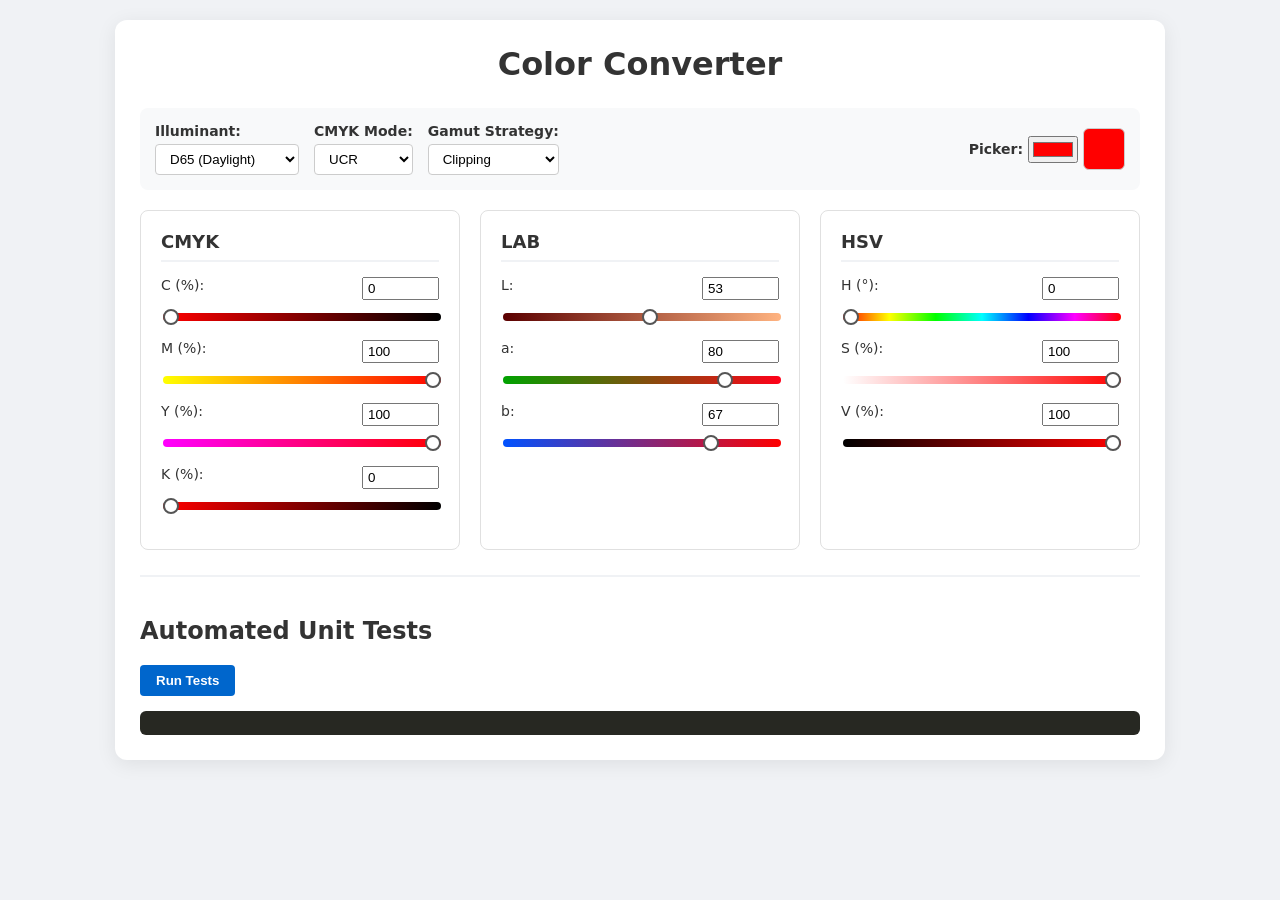
==== color-converter/index.html @ 71bcae59 "Initial commit: Lab 1 Color Converter" ====
<!DOCTYPE html>
<html lang="ru">
<head>
  <meta charset="UTF-8">
  <title>Color Converter - MVC</title>
  <link rel="stylesheet" href="style.css">
</head>
<body>
  <div class="container">
    <h1>Color Converter</h1>

    <div class="top-panel">
      <div class="control-card">
        <label for="illuminant">Illuminant:</label>
        <select id="illuminant">
          <option value="D65" selected>D65 (Daylight)</option>
          <option value="D50">D50 (Print)</option>
          <option value="E">E (Equal Energy)</option>
        </select>
      </div>

      <div class="control-card">
        <label for="cmykMode">CMYK Mode:</label>
        <select id="cmykMode">
          <option value="UCR" selected>UCR</option>
          <option value="GCR">GCR</option>
        </select>
      </div>

      <div class="control-card">
        <label for="gamutStrategy">Gamut Strategy:</label>
        <select id="gamutStrategy">
          <option value="clipping" selected>Clipping</option>
          <option value="scaling">Scaling</option>
        </select>
      </div>

      <div class="control-card picker-box">
        <label for="nativePicker">Picker:</label>
        <input type="color" id="nativePicker" value="#ff0000">
        <div id="colorPreview" class="preview"></div>
      </div>
    </div>

    <div id="warning" class="warning hidden">
      Gamut Warning: Color out of range (adjusted).
    </div>

    <div class="grid">
      <div class="card">
        <h2>CMYK</h2>
        <div class="row">
          <label>C (%): <input type="number" id="inputC" min="0" max="100"></label>
          <input type="range" id="rangeC" min="0" max="100">
        </div>
        <div class="row">
          <label>M (%): <input type="number" id="inputM" min="0" max="100"></label>
          <input type="range" id="rangeM" min="0" max="100">
        </div>
        <div class="row">
          <label>Y (%): <input type="number" id="inputY" min="0" max="100"></label>
          <input type="range" id="rangeY" min="0" max="100">
        </div>
        <div class="row">
          <label>K (%): <input type="number" id="inputK" min="0" max="100"></label>
          <input type="range" id="rangeK" min="0" max="100">
        </div>
      </div>

      <div class="card">
        <h2>LAB</h2>
        <div class="row">
          <label>L: <input type="number" id="inputL" min="0" max="100"></label>
          <input type="range" id="rangeL" min="0" max="100">
        </div>
        <div class="row">
          <label>a: <input type="number" id="inputA" min="-128" max="127"></label>
          <input type="range" id="rangeA" min="-128" max="127">
        </div>
        <div class="row">
          <label>b: <input type="number" id="inputB" min="-128" max="127"></label>
          <input type="range" id="rangeB" min="-128" max="127">
        </div>
      </div>

      <div class="card">
        <h2>HSV</h2>
        <div class="row">
          <label>H (°): <input type="number" id="inputH" min="0" max="360"></label>
          <input type="range" id="rangeH" min="0" max="360">
        </div>
        <div class="row">
          <label>S (%): <input type="number" id="inputS" min="0" max="100"></label>
          <input type="range" id="rangeS" min="0" max="100">
        </div>
        <div class="row">
          <label>V (%): <input type="number" id="inputV" min="0" max="100"></label>
          <input type="range" id="rangeV" min="0" max="100">
        </div>
      </div>
    </div>

    <div class="tests-card">
      <h2>Automated Unit Tests</h2>
      <button id="runTestsBtn">Run Tests</button>
      <div id="testResults" class="test-results"></div>
    </div>
  </div>

  <script src="script.js"></script>
</body>
</html>
---- color-converter/style.css ----
body {
  font-family: system-ui, -apple-system, sans-serif;
  background-color: #f0f2f5;
  margin: 0;
  padding: 20px;
  color: #333;
}

.container {
  max-width: 1000px;
  margin: 0 auto;
  background: #fff;
  padding: 25px;
  border-radius: 12px;
  box-shadow: 0 4px 20px rgba(0,0,0,0.08);
}

h1 {
  text-align: center;
  margin-top: 0;
  margin-bottom: 25px;
}

.top-panel {
  display: flex;
  flex-wrap: wrap;
  gap: 15px;
  margin-bottom: 20px;
  background: #f8f9fa;
  padding: 15px;
  border-radius: 8px;
  align-items: center;
}

.control-card {
  display: flex;
  flex-direction: column;
  gap: 5px;
  font-size: 14px;
  font-weight: 600;
}

.control-card select {
  padding: 6px 10px;
  border-radius: 4px;
  border: 1px solid #ccc;
  background: white;
}

.picker-box {
  flex-direction: row;
  align-items: center;
  margin-left: auto;
}

.preview {
  width: 40px;
  height: 40px;
  border-radius: 6px;
  border: 1px solid #ccc;
}

.warning {
  background-color: #fff3cd;
  color: #856404;
  padding: 12px;
  border-radius: 6px;
  margin-bottom: 20px;
  border: 1px solid #ffeeba;
  font-weight: 500;
}

.hidden {
  display: none;
}

.grid {
  display: grid;
  grid-template-columns: repeat(auto-fit, minmax(280px, 1fr));
  gap: 20px;
  margin-bottom: 25px;
}

.card {
  border: 1px solid #e0e0e0;
  padding: 20px;
  border-radius: 8px;
  background-color: #ffffff;
}

.card h2 {
  margin-top: 0;
  margin-bottom: 15px;
  font-size: 18px;
  border-bottom: 2px solid #f0f2f5;
  padding-bottom: 8px;
}

.row {
  margin-bottom: 15px;
}

.row label {
  display: flex;
  justify-content: space-between;
  font-size: 14px;
  margin-bottom: 6px;
}

.row input[type="number"] {
  width: 65px;
  padding: 2px 4px;
}

.row input[type="range"] {
  width: 100%;
  height: 8px;
  border-radius: 4px;
  appearance: none;
  outline: none;
  background: #e0e0e0;
}

.row input[type="range"]::-webkit-slider-thumb {
  appearance: none;
  width: 16px;
  height: 16px;
  border-radius: 50%;
  background: #ffffff;
  border: 2px solid #555;
  cursor: pointer;
}

.tests-card {
  border-top: 2px solid #f0f2f5;
  padding-top: 20px;
}

.tests-card button {
  padding: 8px 16px;
  background: #0066cc;
  color: white;
  border: none;
  border-radius: 4px;
  cursor: pointer;
  font-weight: 600;
}

.tests-card button:hover {
  background: #0052a3;
}

.test-results {
  margin-top: 15px;
  font-family: monospace;
  font-size: 13px;
  white-space: pre-wrap;
  background: #272822;
  color: #f8f8f2;
  padding: 12px;
  border-radius: 6px;
  max-height: 200px;
  overflow-y: auto;
}
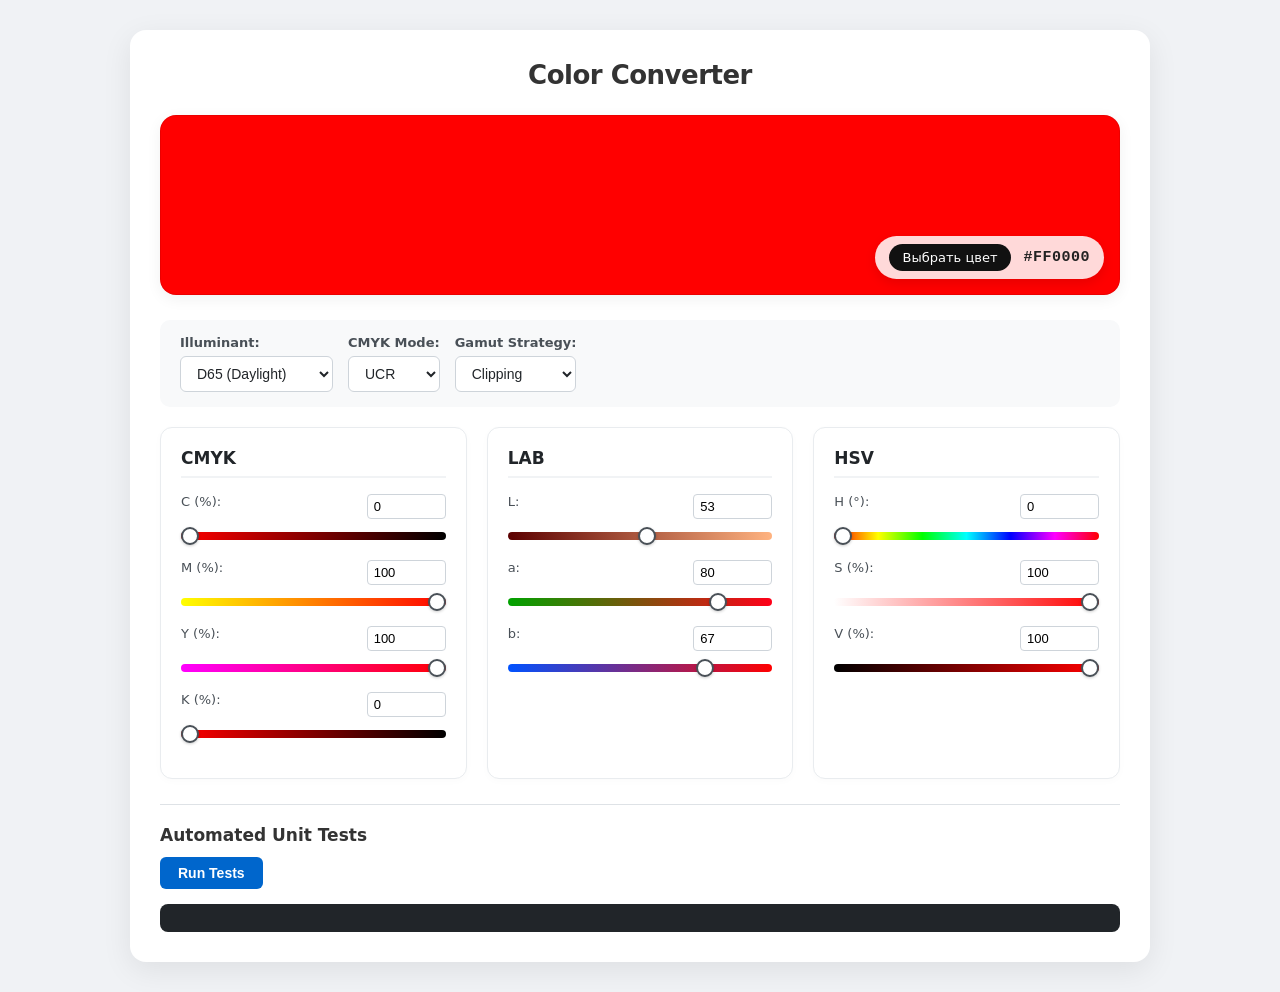
==== commit f556d342: "lab1 is done" ====
--- a/color-converter/index.html
+++ b/color-converter/index.html
@@ -8,6 +8,16 @@
 <body>
   <div class="container">
     <h1>Color Converter</h1>
+
+    <div class="main-preview-card" id="colorPreview">
+      <div class="preview-overlay">
+        <label for="nativePicker" class="picker-btn">
+          <span>Выбрать цвет</span>
+          <input type="color" id="nativePicker" value="#ff0000">
+        </label>
+        <span id="hexValue" class="hex-text">#FF0000</span>
+      </div>
+    </div>
 
     <div class="top-panel">
       <div class="control-card">
@@ -33,12 +43,6 @@
           <option value="clipping" selected>Clipping</option>
           <option value="scaling">Scaling</option>
         </select>
-      </div>
-
-      <div class="control-card picker-box">
-        <label for="nativePicker">Picker:</label>
-        <input type="color" id="nativePicker" value="#ff0000">
-        <div id="colorPreview" class="preview"></div>
       </div>
     </div>
 
--- a/color-converter/style.css
+++ b/color-converter/style.css
@@ -2,23 +2,87 @@
   font-family: system-ui, -apple-system, sans-serif;
   background-color: #f0f2f5;
   margin: 0;
-  padding: 20px;
+  padding: 30px 20px;
   color: #333;
 }
 
 .container {
-  max-width: 1000px;
+  max-width: 960px;
   margin: 0 auto;
-  background: #fff;
-  padding: 25px;
-  border-radius: 12px;
-  box-shadow: 0 4px 20px rgba(0,0,0,0.08);
+  background: #ffffff;
+  padding: 30px;
+  border-radius: 16px;
+  box-shadow: 0 8px 30px rgba(0, 0, 0, 0.08);
 }
 
 h1 {
   text-align: center;
   margin-top: 0;
   margin-bottom: 25px;
+  font-size: 26px;
+  letter-spacing: -0.5px;
+}
+
+.main-preview-card {
+  width: 100%;
+  height: 180px;
+  border-radius: 16px;
+  margin-bottom: 25px;
+  display: flex;
+  align-items: flex-end;
+  justify-content: flex-end;
+  padding: 16px;
+  box-sizing: border-box;
+  box-shadow: inset 0 0 0 1px rgba(0, 0, 0, 0.08), 0 4px 15px rgba(0, 0, 0, 0.06);
+  transition: background-color 0.15s ease;
+}
+
+.preview-overlay {
+  display: flex;
+  align-items: center;
+  gap: 12px;
+  background: rgba(255, 255, 255, 0.85);
+  backdrop-filter: blur(8px);
+  padding: 8px 14px;
+  border-radius: 30px;
+  box-shadow: 0 4px 12px rgba(0, 0, 0, 0.1);
+}
+
+.picker-btn {
+  display: inline-flex;
+  align-items: center;
+  cursor: pointer;
+  background: #111;
+  color: #fff;
+  padding: 6px 14px;
+  border-radius: 20px;
+  font-size: 13px;
+  font-weight: 500;
+  transition: opacity 0.2s;
+  position: relative;
+  overflow: hidden;
+}
+
+.picker-btn:hover {
+  opacity: 0.9;
+}
+
+.picker-btn input[type="color"] {
+  position: absolute;
+  top: 0;
+  left: 0;
+  width: 100%;
+  height: 100%;
+  opacity: 0;
+  cursor: pointer;
+}
+
+.hex-text {
+  font-family: monospace;
+  font-size: 15px;
+  font-weight: 700;
+  color: #222;
+  letter-spacing: 0.5px;
 }
 
 .top-panel {
@@ -27,47 +91,39 @@
   gap: 15px;
   margin-bottom: 20px;
   background: #f8f9fa;
-  padding: 15px;
-  border-radius: 8px;
+  padding: 15px 20px;
+  border-radius: 10px;
   align-items: center;
 }
 
 .control-card {
   display: flex;
   flex-direction: column;
-  gap: 5px;
+  gap: 6px;
+  font-size: 13px;
+  font-weight: 600;
+  color: #495057;
+}
+
+.control-card select {
+  padding: 8px 12px;
+  border-radius: 6px;
+  border: 1px solid #ced4da;
+  background: white;
   font-size: 14px;
-  font-weight: 600;
-}
-
-.control-card select {
-  padding: 6px 10px;
-  border-radius: 4px;
-  border: 1px solid #ccc;
-  background: white;
-}
-
-.picker-box {
-  flex-direction: row;
-  align-items: center;
-  margin-left: auto;
-}
-
-.preview {
-  width: 40px;
-  height: 40px;
-  border-radius: 6px;
-  border: 1px solid #ccc;
+  color: #212529;
+  outline: none;
 }
 
 .warning {
   background-color: #fff3cd;
   color: #856404;
-  padding: 12px;
-  border-radius: 6px;
+  padding: 12px 16px;
+  border-radius: 8px;
   margin-bottom: 20px;
   border: 1px solid #ffeeba;
   font-weight: 500;
+  font-size: 14px;
 }
 
 .hidden {
@@ -76,40 +132,47 @@
 
 .grid {
   display: grid;
-  grid-template-columns: repeat(auto-fit, minmax(280px, 1fr));
+  grid-template-columns: repeat(auto-fit, minmax(270px, 1fr));
   gap: 20px;
   margin-bottom: 25px;
 }
 
 .card {
-  border: 1px solid #e0e0e0;
+  border: 1px solid #e9ecef;
   padding: 20px;
-  border-radius: 8px;
+  border-radius: 12px;
   background-color: #ffffff;
+  box-shadow: 0 2px 8px rgba(0, 0, 0, 0.02);
 }
 
 .card h2 {
   margin-top: 0;
-  margin-bottom: 15px;
-  font-size: 18px;
-  border-bottom: 2px solid #f0f2f5;
+  margin-bottom: 16px;
+  font-size: 17px;
+  border-bottom: 2px solid #f1f3f5;
   padding-bottom: 8px;
+  color: #212529;
 }
 
 .row {
-  margin-bottom: 15px;
+  margin-bottom: 16px;
 }
 
 .row label {
   display: flex;
   justify-content: space-between;
-  font-size: 14px;
+  font-size: 13px;
+  font-weight: 500;
   margin-bottom: 6px;
+  color: #495057;
 }
 
 .row input[type="number"] {
   width: 65px;
-  padding: 2px 4px;
+  padding: 4px 6px;
+  border: 1px solid #ced4da;
+  border-radius: 4px;
+  font-size: 13px;
 }
 
 .row input[type="range"] {
@@ -118,32 +181,42 @@
   border-radius: 4px;
   appearance: none;
   outline: none;
-  background: #e0e0e0;
+  background: #e9ecef;
+  margin: 4px 0;
 }
 
 .row input[type="range"]::-webkit-slider-thumb {
   appearance: none;
-  width: 16px;
-  height: 16px;
+  width: 18px;
+  height: 18px;
   border-radius: 50%;
   background: #ffffff;
-  border: 2px solid #555;
-  cursor: pointer;
+  border: 2px solid #495057;
+  cursor: pointer;
+  box-shadow: 0 1px 3px rgba(0, 0, 0, 0.2);
 }
 
 .tests-card {
-  border-top: 2px solid #f0f2f5;
+  border-top: 1px solid #dee2e6;
   padding-top: 20px;
 }
 
+.tests-card h2 {
+  font-size: 17px;
+  margin-top: 0;
+  margin-bottom: 12px;
+}
+
 .tests-card button {
-  padding: 8px 16px;
+  padding: 8px 18px;
   background: #0066cc;
   color: white;
   border: none;
-  border-radius: 4px;
+  border-radius: 6px;
   cursor: pointer;
   font-weight: 600;
+  font-size: 14px;
+  transition: background 0.2s;
 }
 
 .tests-card button:hover {
@@ -155,10 +228,10 @@
   font-family: monospace;
   font-size: 13px;
   white-space: pre-wrap;
-  background: #272822;
-  color: #f8f8f2;
-  padding: 12px;
-  border-radius: 6px;
+  background: #212529;
+  color: #f8f9fa;
+  padding: 14px;
+  border-radius: 8px;
   max-height: 200px;
   overflow-y: auto;
 }
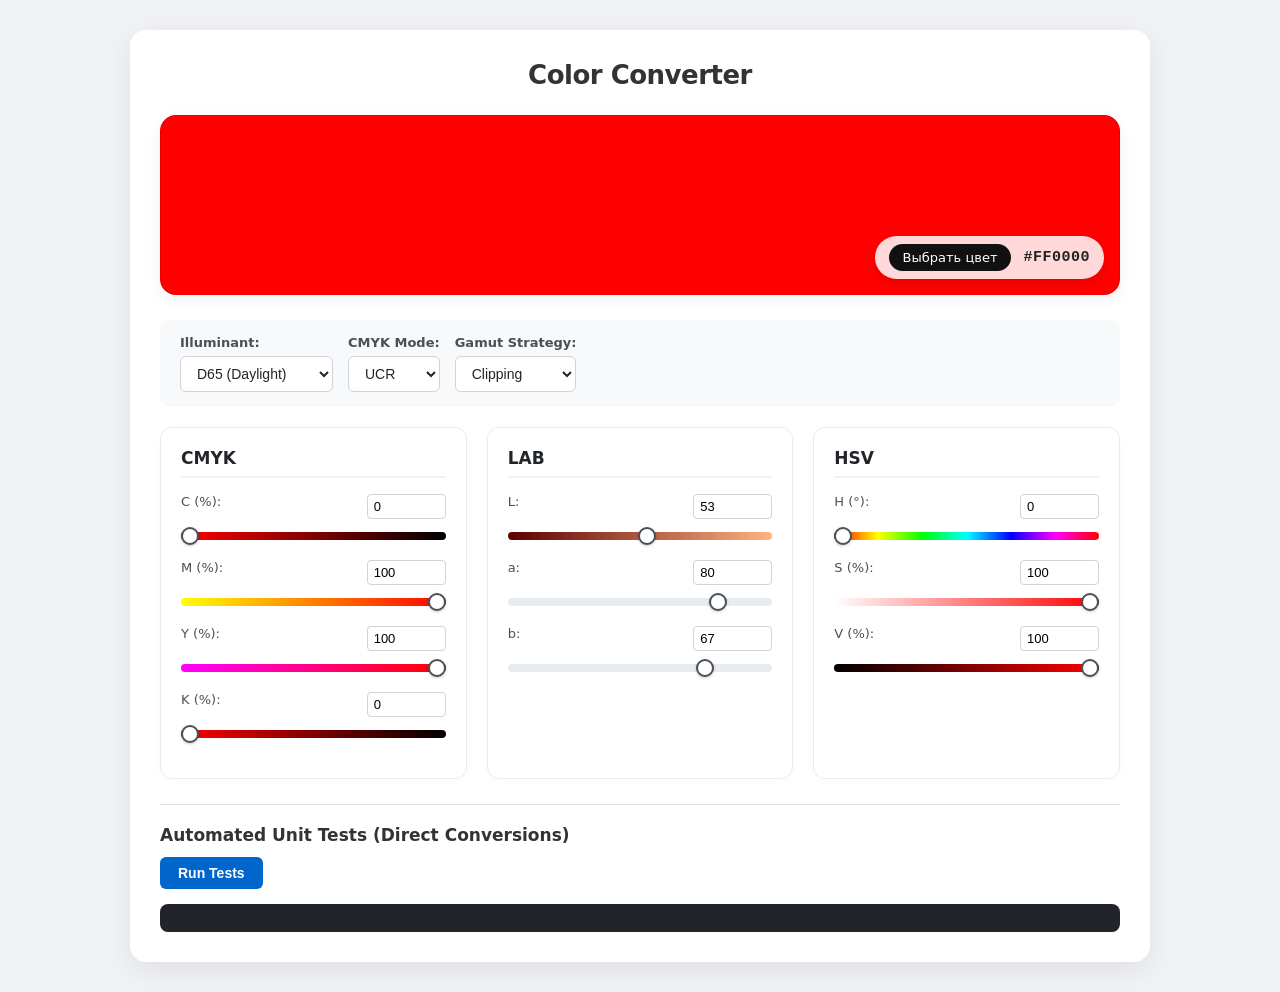
==== commit 58a5e4c2: "Lab1 is done with remarks" ====
--- a/color-converter/index.html
+++ b/color-converter/index.html
@@ -2,7 +2,7 @@
 <html lang="ru">
 <head>
   <meta charset="UTF-8">
-  <title>Color Converter - MVC</title>
+  <title>Color Converter - Direct Conversion</title>
   <link rel="stylesheet" href="style.css">
 </head>
 <body>
@@ -105,7 +105,7 @@
     </div>
 
     <div class="tests-card">
-      <h2>Automated Unit Tests</h2>
+      <h2>Automated Unit Tests (Direct Conversions)</h2>
       <button id="runTestsBtn">Run Tests</button>
       <div id="testResults" class="test-results"></div>
     </div>
